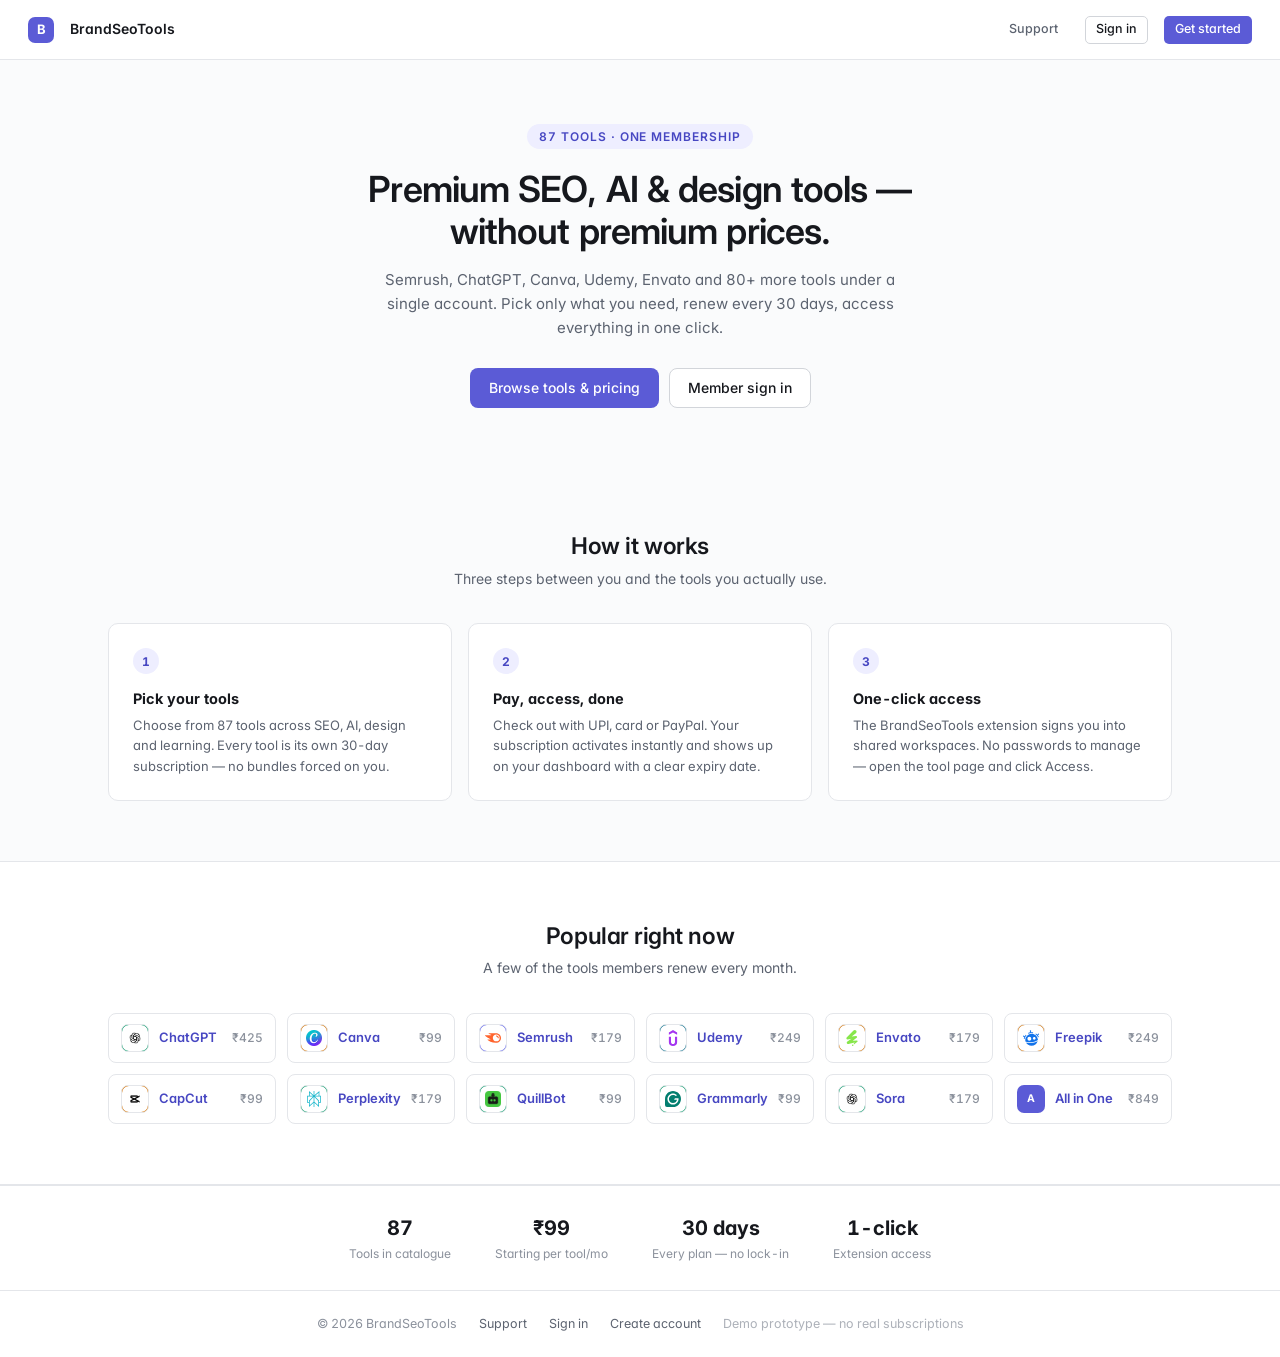
==== index.html @ d724e04f "Static membership-platform mockup: 12 pages, 87-tool catalogue HTML/CSS/vanilla JS design prototype " ====
<!DOCTYPE html>
<html lang="en">
<head>
<meta charset="utf-8">
<meta name="viewport" content="width=device-width, initial-scale=1">
<title>BrandSeoTools — Premium tools, shared pricing</title>
<meta name="description" content="Access 87 premium SEO, AI, design and learning tools under one membership. 30-day terms from ₹99.">
<link rel="preconnect" href="https://fonts.googleapis.com"><link rel="preconnect" href="https://fonts.gstatic.com" crossorigin><link href="https://fonts.googleapis.com/css2?family=Inter:wght@400;500;600;700&display=swap" rel="stylesheet"><link rel="stylesheet" href="assets/css/styles.css">
</head>
<body data-page="landing">
<div class="landing">
  <nav class="land-nav">
    <span class="sb-logo">B</span><span style="font-weight:600">BrandSeoTools</span>
    <span class="grow"></span>
    <a class="btn btn-ghost btn-sm" href="support.html">Support</a>
    <a class="btn btn-secondary btn-sm" href="login.html">Sign in</a>
    <a class="btn btn-primary btn-sm" href="signup.html">Get started</a>
  </nav>
  <div class="land-hero">
    <span class="kicker">87 tools · one membership</span>
    <h1>Premium SEO, AI &amp; design tools — without premium prices.</h1>
    <p>Semrush, ChatGPT, Canva, Udemy, Envato and 80+ more tools under a single account. Pick only what you need, renew every 30 days, access everything in one click.</p>
    <div class="cta-row">
      <a class="btn btn-primary btn-lg" href="signup.html">Browse tools &amp; pricing</a>
      <a class="btn btn-secondary btn-lg" href="login.html">Member sign in</a>
    </div>
  </div>

  <div class="land-sec">
    <h2>How it works</h2>
    <p class="sub2">Three steps between you and the tools you actually use.</p>
    <div class="land-steps">
      <div class="land-step"><span class="n">1</span><b>Pick your tools</b><p>Choose from 87 tools across SEO, AI, design and learning. Every tool is its own 30-day subscription — no bundles forced on you.</p></div>
      <div class="land-step"><span class="n">2</span><b>Pay, access, done</b><p>Check out with UPI, card or PayPal. Your subscription activates instantly and shows up on your dashboard with a clear expiry date.</p></div>
      <div class="land-step"><span class="n">3</span><b>One-click access</b><p>The BrandSeoTools extension signs you into shared workspaces. No passwords to manage — open the tool page and click Access.</p></div>
    </div>
  </div>

  <div class="land-band"><div class="land-sec">
    <h2>Popular right now</h2>
    <p class="sub2">A few of the tools members renew every month.</p>
    <div class="land-tools">
      <a class="land-tool" href="signup.html?add=chatgpt"><span class="picon pi-ai">C</span>ChatGPT<span class="pr">₹425</span></a>
      <a class="land-tool" href="signup.html?add=canva"><span class="picon pi-design">C</span>Canva<span class="pr">₹99</span></a>
      <a class="land-tool" href="signup.html?add=semrush"><span class="picon pi-seo">S</span>Semrush<span class="pr">₹179</span></a>
      <a class="land-tool" href="signup.html?add=udemy"><span class="picon pi-learn">U</span>Udemy<span class="pr">₹249</span></a>
      <a class="land-tool" href="signup.html?add=envato"><span class="picon pi-design">E</span>Envato<span class="pr">₹179</span></a>
      <a class="land-tool" href="signup.html?add=freepik"><span class="picon pi-design">F</span>Freepik<span class="pr">₹249</span></a>
      <a class="land-tool" href="signup.html?add=capcut"><span class="picon pi-design">C</span>CapCut<span class="pr">₹99</span></a>
      <a class="land-tool" href="signup.html?add=perplexity"><span class="picon pi-ai">P</span>Perplexity<span class="pr">₹179</span></a>
      <a class="land-tool" href="signup.html?add=quillbot"><span class="picon pi-ai">Q</span>QuillBot<span class="pr">₹99</span></a>
      <a class="land-tool" href="signup.html?add=grammarly"><span class="picon pi-ai">G</span>Grammarly<span class="pr">₹99</span></a>
      <a class="land-tool" href="signup.html?add=sora"><span class="picon pi-ai">S</span>Sora<span class="pr">₹179</span></a>
      <a class="land-tool" href="signup.html?add=all-in-one"><span class="picon pi-bundle">A</span>All in One<span class="pr">₹849</span></a>
    </div>
  </div></div>

  <div class="land-strip">
    <div class="it"><div class="v">87</div><div class="k">Tools in catalogue</div></div>
    <div class="it"><div class="v">₹99</div><div class="k">Starting per tool/mo</div></div>
    <div class="it"><div class="v">30 days</div><div class="k">Every plan — no lock-in</div></div>
    <div class="it"><div class="v">1-click</div><div class="k">Extension access</div></div>
  </div>
  <footer class="land-foot">
    <span>© 2026 BrandSeoTools</span>
    <a href="support.html">Support</a>
    <a href="login.html">Sign in</a>
    <a href="signup.html">Create account</a>
    <span style="opacity:.7">Demo prototype — no real subscriptions</span>
  </footer>
</div>
<script src="assets/js/icons.js"></script>
<script src="assets/js/mock-data.js"></script>
<script src="assets/js/product-images.js"></script><script src="assets/js/app.js"></script>
</body>
</html>
---- assets/css/styles.css ----
/* BrandSeoTools mockup — design system & layout
   Quiet, dense SaaS. Borders do grouping, not shadows. */

:root{
  --bg:#fafbfc; --surface:#ffffff; --surface-2:#f4f5f7; --surface-3:#eceef1;
  --border:#e4e6ea; --border-strong:#d2d5da;
  --text:#16181d; --text-2:#5c6370; --text-3:#8b919c;
  --accent:#5b5bd6; --accent-hover:#4f4fc8; --accent-soft:#eeeeff; --accent-text:#4747c2;
  --success:#15803d; --success-soft:#e6f4ea;
  --warning:#b45309; --warning-soft:#fdf3e4;
  --danger:#b91c1c;  --danger-soft:#fbeaea;
  --info:#0369a1;    --info-soft:#e8f4fb;
  --ring:rgba(91,91,214,.45);
  --shadow-sm:0 1px 2px rgb(0 0 0/.04);
  --shadow-md:0 8px 24px rgb(0 0 0/.12);
  --r-sm:6px; --r-md:8px; --r-lg:10px;
  --sidebar-w:232px; --sidebar-w-c:60px; --topbar-h:56px;
  --cat-seo:#6366f1; --cat-ai:#0e9f6e; --cat-design:#d97706; --cat-learn:#0e7490;
  --cat-stream:#c026d3; --cat-util:#64748b; --cat-bundle:#5b5bd6;
}
.dark{
  --bg:#0c0d10; --surface:#131418; --surface-2:#1a1b20; --surface-3:#22242b;
  --border:#26282e; --border-strong:#33363e;
  --text:#e8eaed; --text-2:#9aa1ad; --text-3:#636a76;
  --accent:#7c7cf0; --accent-hover:#8f8ff4; --accent-soft:#22233d; --accent-text:#a5a5f5;
  --success:#4ade80; --success-soft:#12291a;
  --warning:#fbbf24; --warning-soft:#2c2210;
  --danger:#f87171;  --danger-soft:#2e1515;
  --info:#7dd3fc;    --info-soft:#0e2434;
  --shadow-md:0 8px 24px rgb(0 0 0/.4);
}
*{box-sizing:border-box;margin:0;padding:0}
html{-webkit-text-size-adjust:100%}
body{background:var(--bg);color:var(--text);font:400 14px/1.45 "Inter","Segoe UI",system-ui,-apple-system,sans-serif;font-feature-settings:"cv11","tnum" on}
a{color:var(--accent-text);text-decoration:none}
a:hover{text-decoration:underline}
button{font:inherit;color:inherit;background:none;border:0;cursor:pointer}
input,select,textarea{font:inherit;color:var(--text)}
::placeholder{color:var(--text-3)}
:focus-visible{outline:2px solid var(--ring);outline-offset:2px;border-radius:4px}
h1,h2,h3,h4{font-weight:600;line-height:1.25;letter-spacing:-.011em}
.ic{width:16px;height:16px;flex:none;stroke-width:1.75}
.ic-20{width:20px;height:20px}
.tnum{font-variant-numeric:tabular-nums}
.muted{color:var(--text-2)} .faint{color:var(--text-3)} .small{font-size:13px} .xs{font-size:12px}
.hr{border:0;border-top:1px solid var(--border);margin:16px 0}

/* ---------- App shell ---------- */
.app{display:grid;grid-template-columns:var(--sidebar-w) minmax(0,1fr);min-height:100vh}
.app.sb-collapsed{grid-template-columns:var(--sidebar-w-c) minmax(0,1fr)}
.sidebar{position:sticky;top:0;height:100vh;background:var(--surface);border-right:1px solid var(--border);display:flex;flex-direction:column;z-index:40}
.sb-brand{display:flex;align-items:center;gap:10px;padding:0 16px;height:var(--topbar-h);border-bottom:1px solid var(--border);flex:none}
.sb-logo{width:26px;height:26px;border-radius:7px;background:var(--accent);color:#fff;display:grid;place-items:center;font-weight:700;font-size:13px;flex:none}
.sb-name{font-weight:600;font-size:14px;white-space:nowrap;overflow:hidden}
.sb-name span{display:block;font-size:10.5px;color:var(--text-3);font-weight:500;letter-spacing:.04em}
.sb-nav{flex:1;overflow-y:auto;padding:12px 10px}
.sb-sec{font-size:11px;font-weight:600;letter-spacing:.07em;text-transform:uppercase;color:var(--text-3);padding:14px 8px 6px}
.sb-item{display:flex;align-items:center;gap:10px;height:34px;padding:0 8px;border-radius:var(--r-sm);color:var(--text-2);font-size:13.5px;font-weight:500;margin-bottom:2px;position:relative}
.sb-item .ic{width:17px;height:17px;color:var(--text-3)}
.sb-item:hover{background:var(--surface-2);color:var(--text);text-decoration:none}
.sb-item.active{background:var(--accent-soft);color:var(--accent-text);font-weight:600}
.sb-item.active .ic{color:var(--accent-text)}
.sb-item .sb-badge{margin-left:auto;background:var(--accent);color:#fff;font-size:10.5px;font-weight:600;border-radius:99px;padding:1px 6px}
.sb-foot{border-top:1px solid var(--border);padding:10px}
.sb-user{display:flex;align-items:center;gap:10px;padding:6px 8px;border-radius:var(--r-sm);width:100%;text-align:left}
.sb-user:hover{background:var(--surface-2)}
.avatar{width:28px;height:28px;border-radius:50%;background:var(--surface-3);border:1px solid var(--border);display:grid;place-items:center;font-size:11.5px;font-weight:600;color:var(--text-2);flex:none}
.sb-user-meta{min-width:0;line-height:1.25}
.sb-user-meta b{display:block;font-size:13px;font-weight:600;white-space:nowrap;overflow:hidden;text-overflow:ellipsis}
.sb-user-meta span{font-size:11.5px;color:var(--text-3)}
.sb-collapsed .sb-name,.sb-collapsed .sb-sec,.sb-collapsed .sb-item span,.sb-collapsed .sb-item .sb-badge,.sb-collapsed .sb-user-meta{display:none}
.sb-collapsed .sb-item{justify-content:center;padding:0}
.sb-collapsed .sb-brand{justify-content:center;padding:0}
.sb-collapsed .sb-user{justify-content:center}
.sb-toggle{margin-left:auto;color:var(--text-3);padding:4px;border-radius:5px}
.sb-toggle:hover{background:var(--surface-2);color:var(--text-2)}
.sb-collapsed .sb-toggle{margin:0}

.main{display:flex;flex-direction:column;min-width:0}
.topbar{height:var(--topbar-h);background:var(--surface);border-bottom:1px solid var(--border);display:flex;align-items:center;gap:12px;padding:0 20px;position:sticky;top:0;z-index:30}
.tb-title{font-size:14.5px;font-weight:600;white-space:nowrap}
.tb-crumb{display:flex;align-items:center;gap:6px;color:var(--text-3);font-size:13px}
.tb-crumb .ic{width:14px;height:14px}
.tb-search{position:relative;margin-left:auto;width:min(340px,38%)}
.tb-search .ic{position:absolute;left:10px;top:50%;transform:translateY(-50%);color:var(--text-3)}
.tb-search input{width:100%;height:34px;padding:0 12px 0 34px;border:1px solid var(--border);border-radius:var(--r-sm);background:var(--surface-2);font-size:13px}
.tb-search input:focus{background:var(--surface);border-color:var(--accent);outline:none;box-shadow:0 0 0 3px var(--ring)}
.tb-actions{display:flex;align-items:center;gap:4px}
.icon-btn{width:34px;height:34px;border-radius:var(--r-sm);display:grid;place-items:center;color:var(--text-2);position:relative}
.icon-btn:hover{background:var(--surface-2);color:var(--text)}
.icon-btn .dot{position:absolute;top:7px;right:7px;width:7px;height:7px;border-radius:50%;background:var(--danger);border:1.5px solid var(--surface)}
.tb-menu-btn{display:none}
.content{flex:1;padding:24px 28px 56px;max-width:1240px;width:100%;margin:0 auto}
.sb-backdrop{display:none}

/* ---------- Page headers ---------- */
.page-head{display:flex;align-items:flex-end;justify-content:space-between;gap:16px;margin-bottom:20px;flex-wrap:wrap}
.page-head h1{font-size:21px}
.page-head .sub{color:var(--text-2);font-size:13.5px;margin-top:3px}
.page-head-actions{display:flex;gap:8px;align-items:center}

/* ---------- Buttons ---------- */
.btn{display:inline-flex;align-items:center;justify-content:center;gap:7px;height:34px;padding:0 13px;border-radius:var(--r-sm);font-size:13px;font-weight:500;border:1px solid transparent;white-space:nowrap;user-select:none}
.btn:hover{text-decoration:none}
.btn .ic{width:15px;height:15px}
.btn-primary{background:var(--accent);color:#fff}
.btn-primary:hover{background:var(--accent-hover)}
.btn-secondary{background:var(--surface);border-color:var(--border-strong);color:var(--text)}
.btn-secondary:hover{background:var(--surface-2)}
.btn-ghost{color:var(--text-2)}
.btn-ghost:hover{background:var(--surface-2);color:var(--text)}
.btn-danger-outline{background:var(--surface);border-color:var(--border-strong);color:var(--danger)}
.btn-danger-outline:hover{background:var(--danger-soft)}
.btn-sm{height:28px;padding:0 10px;font-size:12.5px;border-radius:5px}
.btn-lg{height:40px;padding:0 18px;font-size:14px;border-radius:var(--r-md)}
.btn-block{width:100%}
.btn[disabled]{opacity:.5;cursor:not-allowed}

/* ---------- Cards / panels ---------- */
.card{background:var(--surface);border:1px solid var(--border);border-radius:var(--r-md);box-shadow:var(--shadow-sm)}
.card-pad{padding:18px 20px}
.card-head{display:flex;align-items:center;justify-content:space-between;gap:12px;padding:13px 20px;border-bottom:1px solid var(--border)}
.card-head h3{font-size:14px;font-weight:600}
.card-head .link{font-size:12.5px}
.section{margin-bottom:22px}
.section-title{font-size:12px;font-weight:600;letter-spacing:.06em;text-transform:uppercase;color:var(--text-3);margin-bottom:10px;display:flex;align-items:center;gap:8px}
.grid-2{display:grid;grid-template-columns:1fr 1fr;gap:18px}
.grid-23{display:grid;grid-template-columns:minmax(0,2fr) minmax(0,1fr);gap:18px}

/* ---------- Badges / pills ---------- */
.badge{display:inline-flex;align-items:center;gap:5px;font-size:11px;font-weight:600;border-radius:5px;padding:2px 7px;letter-spacing:.01em;white-space:nowrap}
.badge .ic{width:11px;height:11px;stroke-width:2}
.b-active{background:var(--success-soft);color:var(--success)}
.b-expiring{background:var(--warning-soft);color:var(--warning)}
.b-expired{background:var(--danger-soft);color:var(--danger)}
.b-neutral{background:var(--surface-2);color:var(--text-2)}
.b-info{background:var(--info-soft);color:var(--info)}
.b-accent{background:var(--accent-soft);color:var(--accent-text)}
.b-refund{background:var(--surface-2);color:var(--text-2)}

/* ---------- Chips / filter bar ---------- */
.chip{display:inline-flex;align-items:center;gap:6px;height:28px;padding:0 11px;border:1px solid var(--border);border-radius:99px;font-size:12.5px;font-weight:500;color:var(--text-2);background:var(--surface);white-space:nowrap}
.chip:hover{background:var(--surface-2)}
.chip.on{background:var(--accent-soft);border-color:transparent;color:var(--accent-text);font-weight:600}
.chip .cnt{font-size:11px;color:var(--text-3);font-weight:500}
.chip.on .cnt{color:var(--accent-text)}
.chip-row{display:flex;gap:7px;flex-wrap:wrap}
.toolbar{display:flex;align-items:center;gap:10px;margin-bottom:14px;flex-wrap:wrap}
.toolbar .search{position:relative;flex:1;min-width:200px;max-width:380px}
.toolbar .search .ic{position:absolute;left:10px;top:50%;transform:translateY(-50%);color:var(--text-3)}
.toolbar .search input{width:100%;height:34px;padding:0 12px 0 34px;border:1px solid var(--border);border-radius:var(--r-sm);background:var(--surface);font-size:13px}
.toolbar .search input:focus{border-color:var(--accent);outline:none;box-shadow:0 0 0 3px var(--ring)}
.toolbar .grow{flex:1}
.select{height:34px;padding:0 30px 0 11px;border:1px solid var(--border);border-radius:var(--r-sm);background:var(--surface) url('data:image/svg+xml,<svg xmlns="http://www.w3.org/2000/svg" width="12" height="12" viewBox="0 0 24 24" fill="none" stroke="%238b919c" stroke-width="2"><path d="m6 9 6 6 6-6"/></svg>') no-repeat right 10px center;appearance:none;font-size:13px;color:var(--text)}
.select:focus{border-color:var(--accent);outline:none;box-shadow:0 0 0 3px var(--ring)}

/* ---------- Product cards ---------- */
.prod-grid{display:grid;grid-template-columns:repeat(auto-fill,minmax(258px,1fr));gap:14px}
.prod{background:var(--surface);border:1px solid var(--border);border-radius:var(--r-md);padding:15px;display:flex;flex-direction:column;gap:10px;position:relative;transition:border-color .12s}
.prod:hover{border-color:var(--border-strong)}
.prod-top{display:flex;align-items:flex-start;gap:11px}
.picon{width:34px;height:34px;border-radius:8px;display:grid;place-items:center;font-size:12px;font-weight:700;color:#fff;flex:none;letter-spacing:.02em}
.pi-seo{background:var(--cat-seo)} .pi-ai{background:var(--cat-ai)} .pi-design{background:var(--cat-design)}
.pi-learn{background:var(--cat-learn)} .pi-stream{background:var(--cat-stream)} .pi-util{background:var(--cat-util)} .pi-bundle{background:var(--cat-bundle)}
.prod-name{font-size:14px;font-weight:600;line-height:1.2}
.prod-name a{color:var(--text)}
.prod-name a:hover{color:var(--accent-text);text-decoration:none}
.prod-cat{font-size:11.5px;color:var(--text-3);margin-top:2px}
.prod-fav{margin-left:auto;color:var(--text-3);padding:3px;border-radius:5px}
.prod-fav:hover{background:var(--surface-2);color:var(--warning)}
.prod-fav.on{color:var(--warning)}
.prod-fav.on .ic{fill:currentColor}
.prod-desc{font-size:12.5px;color:var(--text-2);line-height:1.45;display:-webkit-box;-webkit-line-clamp:2;-webkit-box-orient:vertical;overflow:hidden;min-height:36px}
.prod-foot{display:flex;align-items:center;justify-content:space-between;margin-top:auto;padding-top:10px;border-top:1px solid var(--border)}
.prod-price{font-size:14px;font-weight:600}
.prod-price span{font-size:11.5px;color:var(--text-3);font-weight:400}
.prod-cta{display:flex;gap:6px}

/* ---------- Tables ---------- */
.tbl-wrap{border:1px solid var(--border);border-radius:var(--r-md);background:var(--surface);overflow:hidden}
table.tbl{width:100%;border-collapse:collapse;font-size:13px}
.tbl th{text-align:left;font-size:11px;font-weight:600;letter-spacing:.06em;text-transform:uppercase;color:var(--text-3);padding:9px 14px;background:var(--surface-2);border-bottom:1px solid var(--border);white-space:nowrap}
.tbl td{padding:11px 14px;border-bottom:1px solid var(--border);vertical-align:middle}
.tbl tr:last-child td{border-bottom:0}
.tbl tbody tr{transition:background .1s}
.tbl tbody tr:hover{background:var(--surface-2)}
.tbl .r{text-align:right}
.tbl .t-name{display:flex;align-items:center;gap:10px;font-weight:500}
.tbl .num{font-variant-numeric:tabular-nums}

/* ---------- Progress (days left) ---------- */
.dbar{display:flex;align-items:center;gap:9px;min-width:130px}
.dbar .track{flex:1;height:5px;border-radius:99px;background:var(--surface-3);overflow:hidden}
.dbar .fill{height:100%;border-radius:99px;background:var(--success)}
.dbar.warn .fill{background:var(--warning)}
.dbar.danger .fill{background:var(--danger)}
.dbar .lbl{font-size:12px;color:var(--text-2);white-space:nowrap;font-variant-numeric:tabular-nums}

/* ---------- Alert banner ---------- */
.alert{display:flex;gap:11px;align-items:flex-start;padding:12px 16px;border-radius:var(--r-md);border:1px solid;margin-bottom:18px;font-size:13px}
.alert .ic{width:17px;height:17px;margin-top:1px;flex:none}
.alert b{font-weight:600}
.alert-warn{background:var(--warning-soft);border-color:transparent;color:var(--warning)}
.alert-warn .alert-txt{color:var(--text)}
.alert-info{background:var(--info-soft);border-color:transparent;color:var(--info)}
.alert-info .alert-txt{color:var(--text)}
.alert .alert-x{margin-left:auto;color:inherit;opacity:.7;padding:2px;border-radius:4px}
.alert .alert-x:hover{opacity:1}

/* ---------- Stats strip ---------- */
.stat-row{display:grid;grid-template-columns:repeat(4,1fr);gap:14px;margin-bottom:22px}
.stat{background:var(--surface);border:1px solid var(--border);border-radius:var(--r-md);padding:14px 16px}
.stat .k{font-size:12px;color:var(--text-3);font-weight:500;display:flex;align-items:center;gap:6px}
.stat .v{font-size:20px;font-weight:600;margin-top:5px;font-variant-numeric:tabular-nums}
.stat .v small{font-size:12px;color:var(--text-3);font-weight:400}
.stat .s{font-size:12px;color:var(--text-2);margin-top:2px}

/* ---------- List rows (recent, activity) ---------- */
.rowitem{display:flex;align-items:center;gap:11px;padding:10px 20px;border-bottom:1px solid var(--border);font-size:13px}
.rowitem:last-child{border-bottom:0}
.rowitem .grow{min-width:0}
.rowitem b{font-weight:600;font-size:13.5px;display:block}
.rowitem .sub{font-size:12px;color:var(--text-3)}

/* ---------- Steps ---------- */
.steps{display:flex;flex-direction:column;gap:0}
.step{display:flex;gap:13px;padding:11px 0;position:relative}
.step::before{content:"";position:absolute;left:11px;top:34px;bottom:-4px;width:1px;background:var(--border)}
.step:last-child::before{display:none}
.step .n{width:23px;height:23px;border-radius:50%;background:var(--accent-soft);color:var(--accent-text);font-size:11.5px;font-weight:700;display:grid;place-items:center;flex:none;margin-top:1px}
.step b{font-size:13.5px;font-weight:600;display:block}
.step p{font-size:12.5px;color:var(--text-2);margin-top:2px;line-height:1.5}

/* ---------- Forms ---------- */
.field{margin-bottom:15px}
.field label{display:block;font-size:13px;font-weight:500;margin-bottom:6px}
.field label .req{color:var(--danger)}
.input,.field input,.field select,.field textarea{width:100%;height:36px;padding:0 11px;border:1px solid var(--border-strong);border-radius:var(--r-sm);background:var(--surface);font-size:13.5px}
.field textarea{height:auto;padding:9px 11px;resize:vertical;min-height:88px}
.field input:focus,.field select:focus,.field textarea:focus,.input:focus{border-color:var(--accent);outline:none;box-shadow:0 0 0 3px var(--ring)}
.field .hint{font-size:12px;color:var(--text-3);margin-top:5px}
.field .err{font-size:12px;color:var(--danger);margin-top:5px;display:none}
.field.invalid input,.field.invalid select{border-color:var(--danger)}
.field.invalid input:focus{box-shadow:0 0 0 3px rgba(185,28,28,.25)}
.field.invalid .err{display:block}
.pw-wrap{position:relative}
.pw-wrap .eye{position:absolute;right:8px;top:50%;transform:translateY(-50%);color:var(--text-3);padding:4px;border-radius:5px}
.pw-wrap .eye:hover{color:var(--text-2);background:var(--surface-2)}
.check{display:flex;align-items:center;gap:8px;font-size:13px;color:var(--text-2);cursor:pointer;user-select:none}
.check input{width:15px;height:15px;accent-color:var(--accent);cursor:pointer}
.form-row{display:flex;gap:14px}
.form-row .field{flex:1}

/* ---------- Auth layout ---------- */
.auth{min-height:100vh;display:grid;grid-template-columns:minmax(0,1fr) 460px}
.auth-side{background:var(--surface);border-right:1px solid var(--border);display:flex;flex-direction:column;justify-content:center;padding:56px 72px}
.auth-side .brandmark{display:flex;align-items:center;gap:10px;margin-bottom:44px}
.auth-side h1{font-size:26px;letter-spacing:-.02em;max-width:430px}
.auth-side .lede{color:var(--text-2);font-size:14.5px;margin-top:14px;max-width:410px;line-height:1.6}
.auth-points{margin-top:34px;display:flex;flex-direction:column;gap:14px;max-width:400px}
.auth-pt{display:flex;gap:11px;align-items:flex-start;font-size:13.5px;color:var(--text-2)}
.auth-pt .ic{width:17px;height:17px;color:var(--accent-text);margin-top:1px;flex:none}
.auth-pt b{color:var(--text);font-weight:600}
.auth-main{display:flex;flex-direction:column;align-items:center;justify-content:center;padding:40px 32px;background:var(--bg)}
.auth-card{width:100%;max-width:380px}
.auth-card h2{font-size:20px;margin-bottom:4px}
.auth-card .sub{font-size:13.5px;color:var(--text-2);margin-bottom:24px}
.auth-form{background:var(--surface);border:1px solid var(--border);border-radius:var(--r-lg);padding:26px;box-shadow:var(--shadow-sm)}
.auth-foot{text-align:center;font-size:13px;color:var(--text-2);margin-top:20px}
.demo-note{margin-top:16px;background:var(--info-soft);border-radius:var(--r-sm);padding:9px 12px;font-size:12px;color:var(--info);display:flex;gap:8px;align-items:center}
.demo-note .ic{width:14px;height:14px;flex:none}
.auth-error{display:none;background:var(--danger-soft);color:var(--danger);font-size:12.5px;border-radius:var(--r-sm);padding:9px 12px;margin-bottom:14px}
.auth-error.show{display:block}
.divider{display:flex;align-items:center;gap:12px;color:var(--text-3);font-size:12px;margin:18px 0}
.divider::before,.divider::after{content:"";flex:1;height:1px;background:var(--border)}

/* ---------- Signup steps ---------- */
.steps-bar{display:flex;gap:0;margin-bottom:26px}
.stp{flex:1;text-align:center;position:relative;padding-top:20px}
.stp::before{content:"";position:absolute;top:8px;left:0;right:0;height:2px;background:var(--border)}
.stp .dot{position:absolute;top:2px;left:50%;transform:translateX(-50%);width:14px;height:14px;border-radius:50%;background:var(--surface);border:2px solid var(--border-strong);z-index:1}
.stp span{font-size:12px;color:var(--text-3);font-weight:500}
.stp.on span{color:var(--text);font-weight:600}
.stp.on .dot{border-color:var(--accent);background:var(--accent)}
.stp.done .dot{background:var(--accent);border-color:var(--accent)}
.stp.done::before{background:var(--accent)}
.stp:first-child::before{left:50%}
.stp:last-child::before{right:50%}
.signup-layout{display:grid;grid-template-columns:minmax(0,1fr) 320px;gap:22px;align-items:start}
.summary{position:sticky;top:76px}
.sum-line{display:flex;justify-content:space-between;font-size:13px;padding:7px 0;color:var(--text-2)}
.sum-line.total{border-top:1px solid var(--border);margin-top:6px;padding-top:12px;font-size:15px;font-weight:600;color:var(--text)}
.sum-item{display:flex;align-items:center;gap:9px;padding:8px 0;border-bottom:1px solid var(--border);font-size:13px}
.sum-item:last-child{border-bottom:0}
.sum-item .r{margin-left:auto;font-weight:600;font-variant-numeric:tabular-nums}
.sum-item .rm{color:var(--text-3);padding:3px;border-radius:4px}
.sum-item .rm:hover{color:var(--danger);background:var(--danger-soft)}
.pick-grid{display:grid;grid-template-columns:repeat(auto-fill,minmax(215px,1fr));gap:10px}
.pick{border:1px solid var(--border);border-radius:var(--r-md);padding:12px;display:flex;gap:10px;align-items:flex-start;background:var(--surface);cursor:pointer;transition:border-color .12s,background .12s}
.pick:hover{border-color:var(--border-strong)}
.pick.sel{border-color:var(--accent);background:var(--accent-soft)}
.pick .picon{width:30px;height:30px;font-size:11px;border-radius:7px}
.pick .pn{font-size:13px;font-weight:600}
.pick .pc{font-size:11.5px;color:var(--text-3);margin-top:1px}
.pick .pp{margin-left:auto;font-size:12.5px;font-weight:600;white-space:nowrap}
.pick .pp small{display:block;text-align:right;font-size:10.5px;color:var(--text-3);font-weight:400}
.payopt{display:flex;align-items:center;gap:11px;border:1px solid var(--border);border-radius:var(--r-md);padding:12px 14px;margin-bottom:10px;cursor:pointer;background:var(--surface)}
.payopt:hover{border-color:var(--border-strong)}
.payopt.sel{border-color:var(--accent);background:var(--accent-soft)}
.payopt input{accent-color:var(--accent)}
.payopt b{font-size:13.5px}
.payopt span{display:block;font-size:12px;color:var(--text-3)}

/* ---------- Tabs ---------- */
.tabs{display:flex;gap:2px;border-bottom:1px solid var(--border);margin-bottom:20px}
.tab{padding:9px 13px;font-size:13.5px;font-weight:500;color:var(--text-2);border-bottom:2px solid transparent;margin-bottom:-1px}
.tab:hover{color:var(--text)}
.tab.on{color:var(--accent-text);border-bottom-color:var(--accent);font-weight:600}

/* ---------- Dropdowns / menus ---------- */
.menu{position:absolute;top:calc(100% + 6px);right:0;min-width:210px;background:var(--surface);border:1px solid var(--border);border-radius:var(--r-md);box-shadow:var(--shadow-md);padding:5px;z-index:60;opacity:0;transform:translateY(-4px);pointer-events:none;transition:opacity .12s,transform .12s}
.menu.open{opacity:1;transform:none;pointer-events:auto}
.menu-item{display:flex;align-items:center;gap:9px;width:100%;text-align:left;height:33px;padding:0 10px;border-radius:5px;font-size:13px;color:var(--text-2)}
.menu-item:hover{background:var(--surface-2);color:var(--text);text-decoration:none}
.menu-item .ic{width:15px;height:15px}
.menu-item.danger{color:var(--danger)}
.menu-item.danger:hover{background:var(--danger-soft)}
.menu-sep{height:1px;background:var(--border);margin:5px 4px}
.menu-head{padding:8px 10px 6px;font-size:11.5px;font-weight:600;color:var(--text-3);letter-spacing:.05em;text-transform:uppercase}
.menu-wrap{position:relative}
.notif-menu{min-width:330px;max-width:350px}
.notif-item{display:flex;gap:10px;padding:10px;border-radius:6px;font-size:12.5px;align-items:flex-start;text-align:left;width:100%}
.notif-item:hover{background:var(--surface-2)}
.notif-item .ni-dot{width:7px;height:7px;border-radius:50%;background:var(--accent);flex:none;margin-top:5px}
.notif-item.read .ni-dot{background:var(--border-strong)}
.notif-item b{display:block;font-size:13px;font-weight:600}
.notif-item p{color:var(--text-2);margin-top:1px;line-height:1.4}
.notif-item time{display:block;font-size:11px;color:var(--text-3);margin-top:3px}
.notif-list{max-height:330px;overflow-y:auto}

/* ---------- Modal ---------- */
.modal-back{position:fixed;inset:0;background:rgba(10,10,14,.45);z-index:80;display:flex;align-items:center;justify-content:center;padding:20px;opacity:0;transition:opacity .15s}
.modal-back.show{opacity:1}
.modal{background:var(--surface);border:1px solid var(--border);border-radius:var(--r-lg);width:100%;max-width:460px;box-shadow:var(--shadow-md);max-height:calc(100vh - 60px);overflow-y:auto;transform:translateY(6px);transition:transform .15s}
.modal-back.show .modal{transform:none}
.modal-head{display:flex;align-items:center;justify-content:space-between;padding:16px 20px 0}
.modal-head h3{font-size:16px}
.modal-body{padding:14px 20px 20px}
.modal-foot{display:flex;justify-content:flex-end;gap:8px;padding:14px 20px;border-top:1px solid var(--border);background:var(--surface-2);border-radius:0 0 var(--r-lg) var(--r-lg)}
.invoice-row{display:flex;justify-content:space-between;font-size:13px;padding:8px 0;border-bottom:1px dashed var(--border)}
.invoice-row:last-child{border-bottom:0}
.invoice-row span{color:var(--text-2)} .invoice-row b{font-weight:600}

/* ---------- Toast ---------- */
#toasts{position:fixed;bottom:20px;right:20px;z-index:100;display:flex;flex-direction:column;gap:8px}
.toast{display:flex;align-items:center;gap:10px;background:var(--surface);border:1px solid var(--border);border-radius:var(--r-md);box-shadow:var(--shadow-md);padding:11px 14px;font-size:13px;min-width:260px;max-width:360px;animation:toast-in .18s ease-out}
.toast .ic{color:var(--success);width:17px;height:17px;flex:none}
.toast.warn .ic{color:var(--warning)} .toast.err .ic{color:var(--danger)} .toast.info .ic{color:var(--info)}
.toast.out{opacity:0;transform:translateX(10px);transition:all .2s}
@keyframes toast-in{from{opacity:0;transform:translateY(6px)}to{opacity:1;transform:none}}

/* ---------- Empty / misc states ---------- */
.empty{padding:44px 20px;text-align:center}
.empty .eic{width:40px;height:40px;border-radius:10px;background:var(--surface-2);display:grid;place-items:center;margin:0 auto 12px;color:var(--text-3)}
.empty h4{font-size:14.5px;margin-bottom:4px}
.empty p{font-size:13px;color:var(--text-2);max-width:340px;margin:0 auto 14px}
.skel{background:var(--surface-2);border-radius:var(--r-sm);animation:pulse 1.4s ease-in-out infinite}
@keyframes pulse{0%,100%{opacity:1}50%{opacity:.45}}
@media (prefers-reduced-motion:reduce){*{animation:none!important;transition:none!important}}

/* ---------- Breadcrumb ---------- */
.crumb{display:flex;align-items:center;gap:6px;font-size:12.5px;color:var(--text-3);margin-bottom:14px}
.crumb a{color:var(--text-2)} .crumb a:hover{color:var(--accent-text)}
.crumb .ic{width:13px;height:13px}
.crumb .cur{color:var(--text);font-weight:500}

/* ---------- Product detail ---------- */
.pd-head{display:flex;gap:14px;align-items:center;margin-bottom:20px;flex-wrap:wrap}
.pd-head .picon{width:46px;height:46px;font-size:15px;border-radius:10px}
.pd-head h1{font-size:20px}
.pd-head .meta{display:flex;gap:8px;align-items:center;margin-top:4px;font-size:12.5px;color:var(--text-2);flex-wrap:wrap}
.pd-head .spacer{flex:1}
.kv{display:flex;justify-content:space-between;padding:9px 0;font-size:13px;border-bottom:1px solid var(--border)}
.kv:last-child{border-bottom:0}
.kv .k{color:var(--text-2)} .kv .v{font-weight:600;text-align:right}
.howto-note{display:flex;gap:10px;padding:11px 14px;border-radius:var(--r-sm);background:var(--info-soft);color:var(--info);font-size:12.5px;margin-top:14px;align-items:flex-start}
.howto-note .ic{flex:none;margin-top:1px}
.howto-note p{color:var(--text)}

/* ---------- Switch ---------- */
.switch{position:relative;width:34px;height:19px;flex:none;cursor:pointer}
.switch input{opacity:0;width:0;height:0;position:absolute}
.switch .sl{position:absolute;inset:0;background:var(--surface-3);border:1px solid var(--border-strong);border-radius:99px;transition:background .15s}
.switch .sl::before{content:"";position:absolute;left:2px;top:2px;width:13px;height:13px;border-radius:50%;background:#fff;box-shadow:0 1px 2px rgb(0 0 0/.2);transition:transform .15s}
.switch input:checked+.sl{background:var(--accent);border-color:var(--accent)}
.switch input:checked+.sl::before{transform:translateX(15px)}
.switch input:focus-visible+.sl{outline:2px solid var(--ring);outline-offset:2px}
.set-row{display:flex;align-items:center;justify-content:space-between;gap:14px;padding:13px 0;border-bottom:1px solid var(--border)}
.set-row:last-child{border-bottom:0}
.set-row b{font-size:13.5px;font-weight:600;display:block}
.set-row p{font-size:12.5px;color:var(--text-2);margin-top:2px;max-width:420px}

/* ---------- FAQ accordion ---------- */
.faq{border:1px solid var(--border);border-radius:var(--r-md);background:var(--surface);overflow:hidden}
.faq-item{border-bottom:1px solid var(--border)}
.faq-item:last-child{border-bottom:0}
.faq-q{width:100%;display:flex;align-items:center;justify-content:space-between;gap:12px;padding:14px 18px;text-align:left;font-size:13.5px;font-weight:600}
.faq-q:hover{background:var(--surface-2)}
.faq-q .ic{transition:transform .15s;color:var(--text-3);flex:none}
.faq-item.open .faq-q .ic{transform:rotate(180deg)}
.faq-a{display:none;padding:0 18px 15px;font-size:13px;color:var(--text-2);line-height:1.6;max-width:720px}
.faq-item.open .faq-a{display:block}
.faq-cat{font-size:11px;color:var(--accent-text);font-weight:600;letter-spacing:.04em;text-transform:uppercase;display:block;margin-bottom:3px}

/* ---------- Contact cards ---------- */
.contact-grid{display:grid;grid-template-columns:repeat(auto-fit,minmax(230px,1fr));gap:14px}
.contact-card{border:1px solid var(--border);border-radius:var(--r-md);background:var(--surface);padding:18px}
.contact-card .eic{width:36px;height:36px;border-radius:8px;background:var(--accent-soft);color:var(--accent-text);display:grid;place-items:center;margin-bottom:12px}
.contact-card b{font-size:14px}
.contact-card p{font-size:12.5px;color:var(--text-2);margin:4px 0 12px;line-height:1.5}

/* ---------- Extension page ---------- */
.ext-hero{display:flex;gap:20px;align-items:center;border:1px solid var(--border);border-radius:var(--r-lg);padding:24px;background:var(--surface);margin-bottom:20px}
.ext-hero .eic{width:56px;height:56px;border-radius:13px;background:var(--accent);color:#fff;display:grid;place-items:center;flex:none}
.ext-hero h2{font-size:19px}
.ext-hero p{color:var(--text-2);font-size:13.5px;margin:5px 0 14px;max-width:520px;line-height:1.5}
.req-list{list-style:none;font-size:13px;color:var(--text-2)}
.req-list li{display:flex;gap:9px;padding:7px 0;border-bottom:1px solid var(--border);align-items:center}
.req-list li:last-child{border-bottom:0}
.req-list .ic{width:15px;height:15px;color:var(--success);flex:none}

/* ---------- Landing ---------- */
.landing{min-height:100vh;display:flex;flex-direction:column}
.land-nav{height:60px;border-bottom:1px solid var(--border);background:var(--surface);display:flex;align-items:center;gap:16px;padding:0 28px}
.land-nav .grow{flex:1}
.land-hero{flex:1;display:flex;flex-direction:column;align-items:center;justify-content:center;text-align:center;padding:64px 24px}
.land-hero .kicker{font-size:12px;font-weight:600;letter-spacing:.08em;text-transform:uppercase;color:var(--accent-text);background:var(--accent-soft);padding:4px 12px;border-radius:99px;margin-bottom:20px}
.land-hero h1{font-size:36px;letter-spacing:-.025em;max-width:640px;line-height:1.15}
.land-hero p{color:var(--text-2);font-size:15px;margin:16px 0 28px;max-width:520px;line-height:1.6}
.land-hero .cta-row{display:flex;gap:10px}
.land-strip{border-top:1px solid var(--border);background:var(--surface);padding:28px;display:flex;justify-content:center;gap:44px;flex-wrap:wrap}
.land-strip .it{text-align:center}
.land-strip .v{font-size:20px;font-weight:700}
.land-strip .k{font-size:12px;color:var(--text-3);margin-top:2px}

/* ---------- Responsive ---------- */
@media (max-width:1180px){
  .stat-row{grid-template-columns:repeat(2,1fr)}
  .grid-23{grid-template-columns:1fr}
  .signup-layout{grid-template-columns:1fr}
  .summary{position:static}
}
@media (max-width:960px){
  .app{grid-template-columns:minmax(0,1fr)}
  .sidebar{position:fixed;left:0;top:0;bottom:0;width:262px;transform:translateX(-100%);transition:transform .2s;box-shadow:var(--shadow-md)}
  .app.sb-open .sidebar{transform:none}
  .app.sb-open .sb-backdrop{display:block;position:fixed;inset:0;background:rgba(10,10,14,.4);z-index:35}
  .tb-menu-btn{display:grid}
  .tb-search{width:auto;flex:1;max-width:260px}
  .tb-title{display:none}
  .auth{grid-template-columns:minmax(0,1fr)}
  .auth-side{display:none}
  .content{padding:18px 16px 48px}
}
@media (max-width:640px){
  .page-head h1{font-size:19px}
  .stat-row{grid-template-columns:repeat(2,1fr);gap:10px}
  .prod-grid{grid-template-columns:1fr}
  .pick-grid{grid-template-columns:1fr}
  .grid-2{grid-template-columns:1fr}
  .tbl-wrap{overflow-x:auto}
  .tbl{min-width:640px}
  .auth{padding:0}
  .land-hero h1{font-size:27px}
  .land-strip{gap:24px;padding:22px 16px}
  .modal-back{align-items:flex-end;padding:0}
  .modal{max-width:none;border-radius:14px 14px 0 0}
  #toasts{left:16px;right:16px}
  .toast{min-width:0;width:100%}
  .tb-search input{font-size:16px}
  .ext-hero{flex-direction:column;align-items:flex-start}
}

/* ---------- Refinements ---------- */
.alert{align-items:center}
.alert .alert-act{margin-left:auto;flex:none}
.alert-act .btn{background:var(--warning);color:#fff}
.alert-txt{line-height:1.5}
.ni-ic{width:27px;height:27px;border-radius:6px;display:grid;place-items:center;flex:none;margin-top:1px}
.ni-ic .ic{width:14px;height:14px}
.ni-expiry{background:var(--warning-soft);color:var(--warning)}
.ni-announcement{background:var(--info-soft);color:var(--info)}
.ni-payment{background:var(--success-soft);color:var(--success)}
.ni-system{background:var(--surface-2);color:var(--text-2)}
.stp span{white-space:nowrap}
#fav-btn{border:1px solid var(--border-strong);border-radius:8px;width:36px;height:36px;display:grid;place-items:center;background:var(--surface)}
#fav-btn:hover{background:var(--surface-2)}

/* ---------- Landing sections ---------- */
.land-sec{max-width:1120px;margin:0 auto;padding:60px 28px;width:100%}
.land-sec h2{font-size:23px;letter-spacing:-.02em;text-align:center}
.land-sec .sub2{text-align:center;color:var(--text-2);font-size:14px;margin:8px 0 34px}
.land-steps{display:grid;grid-template-columns:repeat(3,1fr);gap:16px}
.land-step{border:1px solid var(--border);border-radius:var(--r-lg);padding:24px;background:var(--surface)}
.land-step .n{width:26px;height:26px;border-radius:50%;background:var(--accent-soft);color:var(--accent-text);font-size:12px;font-weight:700;display:grid;place-items:center;margin-bottom:14px}
.land-step b{display:block;font-size:14.5px;margin-bottom:6px}
.land-step p{font-size:13px;color:var(--text-2);line-height:1.55}
.land-band{border-top:1px solid var(--border);border-bottom:1px solid var(--border);background:var(--surface)}
.land-tools{display:grid;grid-template-columns:repeat(auto-fill,minmax(160px,1fr));gap:11px}
.land-tool{display:flex;align-items:center;gap:10px;border:1px solid var(--border);border-radius:8px;padding:10px 12px;background:var(--surface);font-size:13px;font-weight:600;transition:border-color .12s}
.land-tool:hover{border-color:var(--border-strong);text-decoration:none}
.land-tool .picon{width:28px;height:28px;font-size:10.5px;border-radius:7px}
.land-tool .pr{margin-left:auto;color:var(--text-3);font-weight:500;font-size:12px;font-variant-numeric:tabular-nums}
.land-cat-row{display:flex;gap:8px;justify-content:center;flex-wrap:wrap;margin-bottom:26px}
.land-foot{border-top:1px solid var(--border);background:var(--surface);padding:24px 28px;display:flex;align-items:center;justify-content:center;gap:22px;font-size:12.5px;color:var(--text-3);flex-wrap:wrap}
.land-foot a{color:var(--text-2)}
@media (max-width:760px){
  .land-steps{grid-template-columns:1fr}
  .land-sec{padding:40px 16px}
}

/* ---------- Product brand logos ---------- */
.picon{position:relative;overflow:hidden}
.picon img{position:absolute;inset:0;width:100%;height:100%;object-fit:contain;padding:5px;background:#fff;border-radius:inherit}
.picon-img{border:1px solid var(--border)}
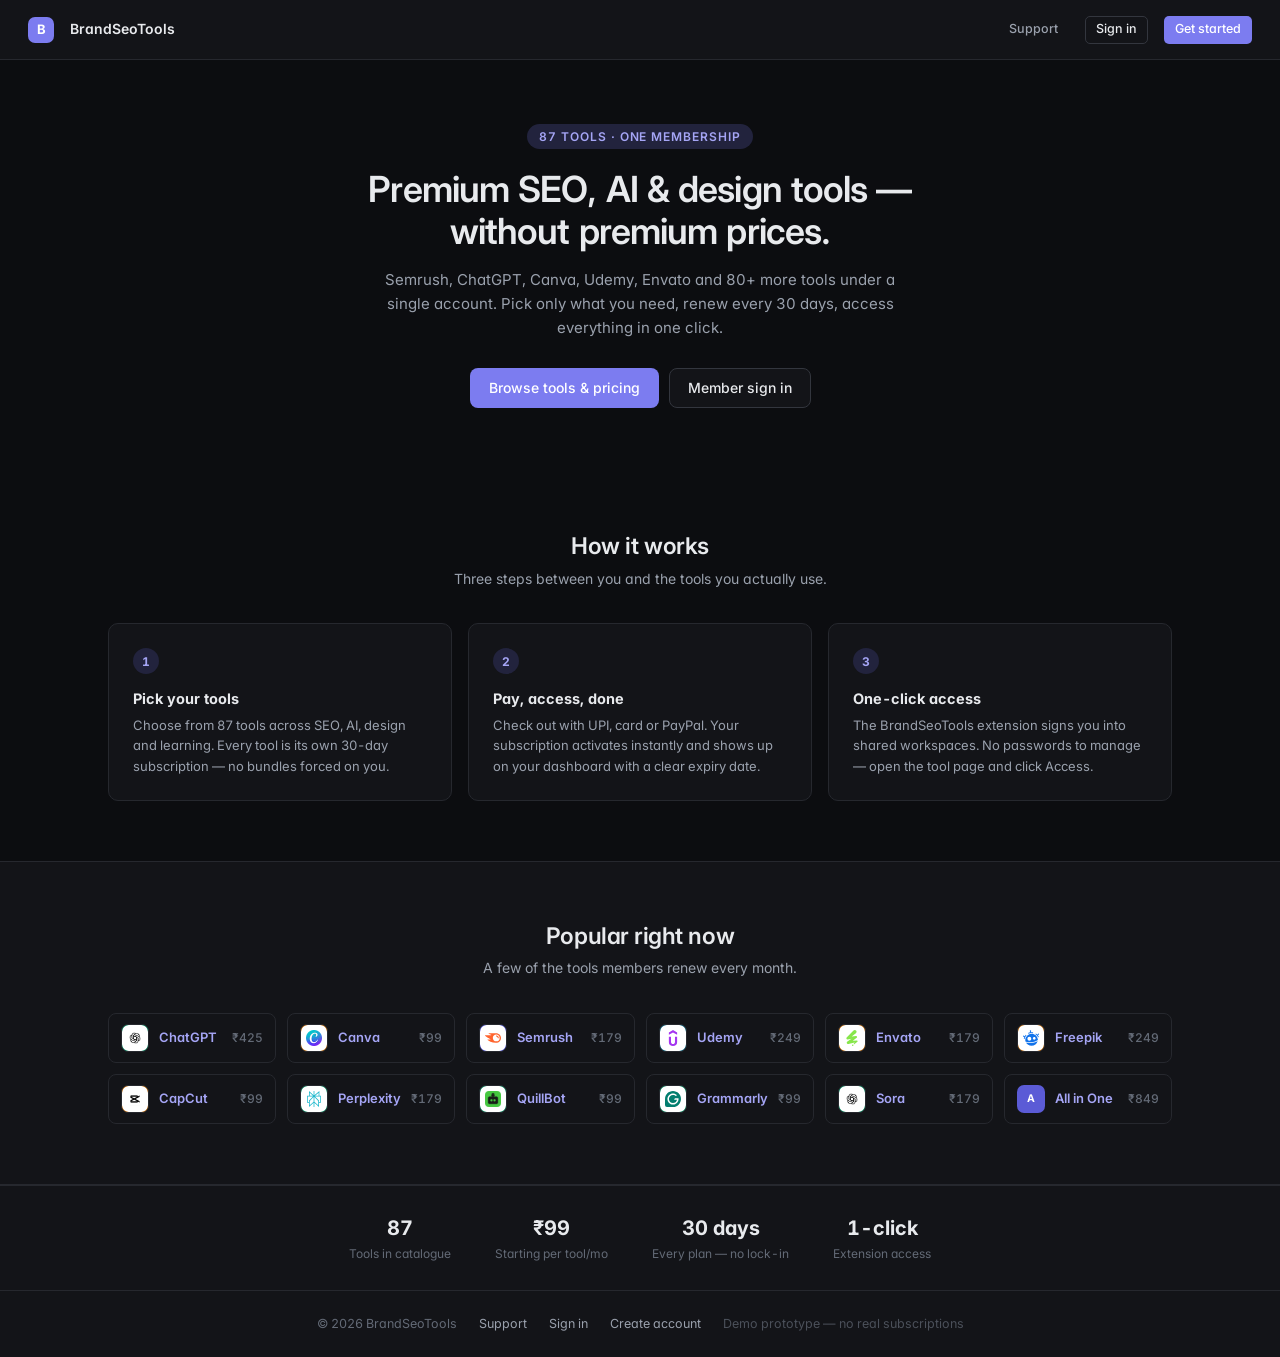
==== commit 633c28d6: "Mobile sidebar fix + dark theme default - Drawer always shows labels on mobile even when desktop col" ====
--- a/index.html
+++ b/index.html
@@ -5,7 +5,7 @@
 <meta name="viewport" content="width=device-width, initial-scale=1">
 <title>BrandSeoTools — Premium tools, shared pricing</title>
 <meta name="description" content="Access 87 premium SEO, AI, design and learning tools under one membership. 30-day terms from ₹99.">
-<link rel="preconnect" href="https://fonts.googleapis.com"><link rel="preconnect" href="https://fonts.gstatic.com" crossorigin><link href="https://fonts.googleapis.com/css2?family=Inter:wght@400;500;600;700&display=swap" rel="stylesheet"><link rel="stylesheet" href="assets/css/styles.css">
+<script>if(localStorage.getItem("bst-theme")!=="\"light\"")document.documentElement.classList.add("dark")</script><link rel="preconnect" href="https://fonts.googleapis.com"><link rel="preconnect" href="https://fonts.gstatic.com" crossorigin><link href="https://fonts.googleapis.com/css2?family=Inter:wght@400;500;600;700&display=swap" rel="stylesheet"><link rel="stylesheet" href="assets/css/styles.css">
 </head>
 <body data-page="landing">
 <div class="landing">
--- a/assets/css/styles.css
+++ b/assets/css/styles.css
@@ -523,3 +523,16 @@
 .picon{position:relative;overflow:hidden}
 .picon img{position:absolute;inset:0;width:100%;height:100%;object-fit:contain;padding:5px;background:#fff;border-radius:inherit}
 .picon-img{border:1px solid var(--border)}
+
+/* ---------- Mobile: never show icon-rail; drawer always full ---------- */
+@media (max-width:960px){
+  .app.sb-collapsed .sb-name{display:inline}
+  .app.sb-collapsed .sb-sec{display:block}
+  .app.sb-collapsed .sb-item span{display:inline}
+  .app.sb-collapsed .sb-item .sb-badge{display:inline-block}
+  .app.sb-collapsed .sb-user-meta{display:block}
+  .app.sb-collapsed .sb-item{justify-content:flex-start;padding:0 8px}
+  .app.sb-collapsed .sb-brand{justify-content:flex-start;padding:0 16px}
+  .app.sb-collapsed .sb-user{justify-content:flex-start}
+  .app.sb-collapsed .sb-toggle{margin-left:auto}
+}
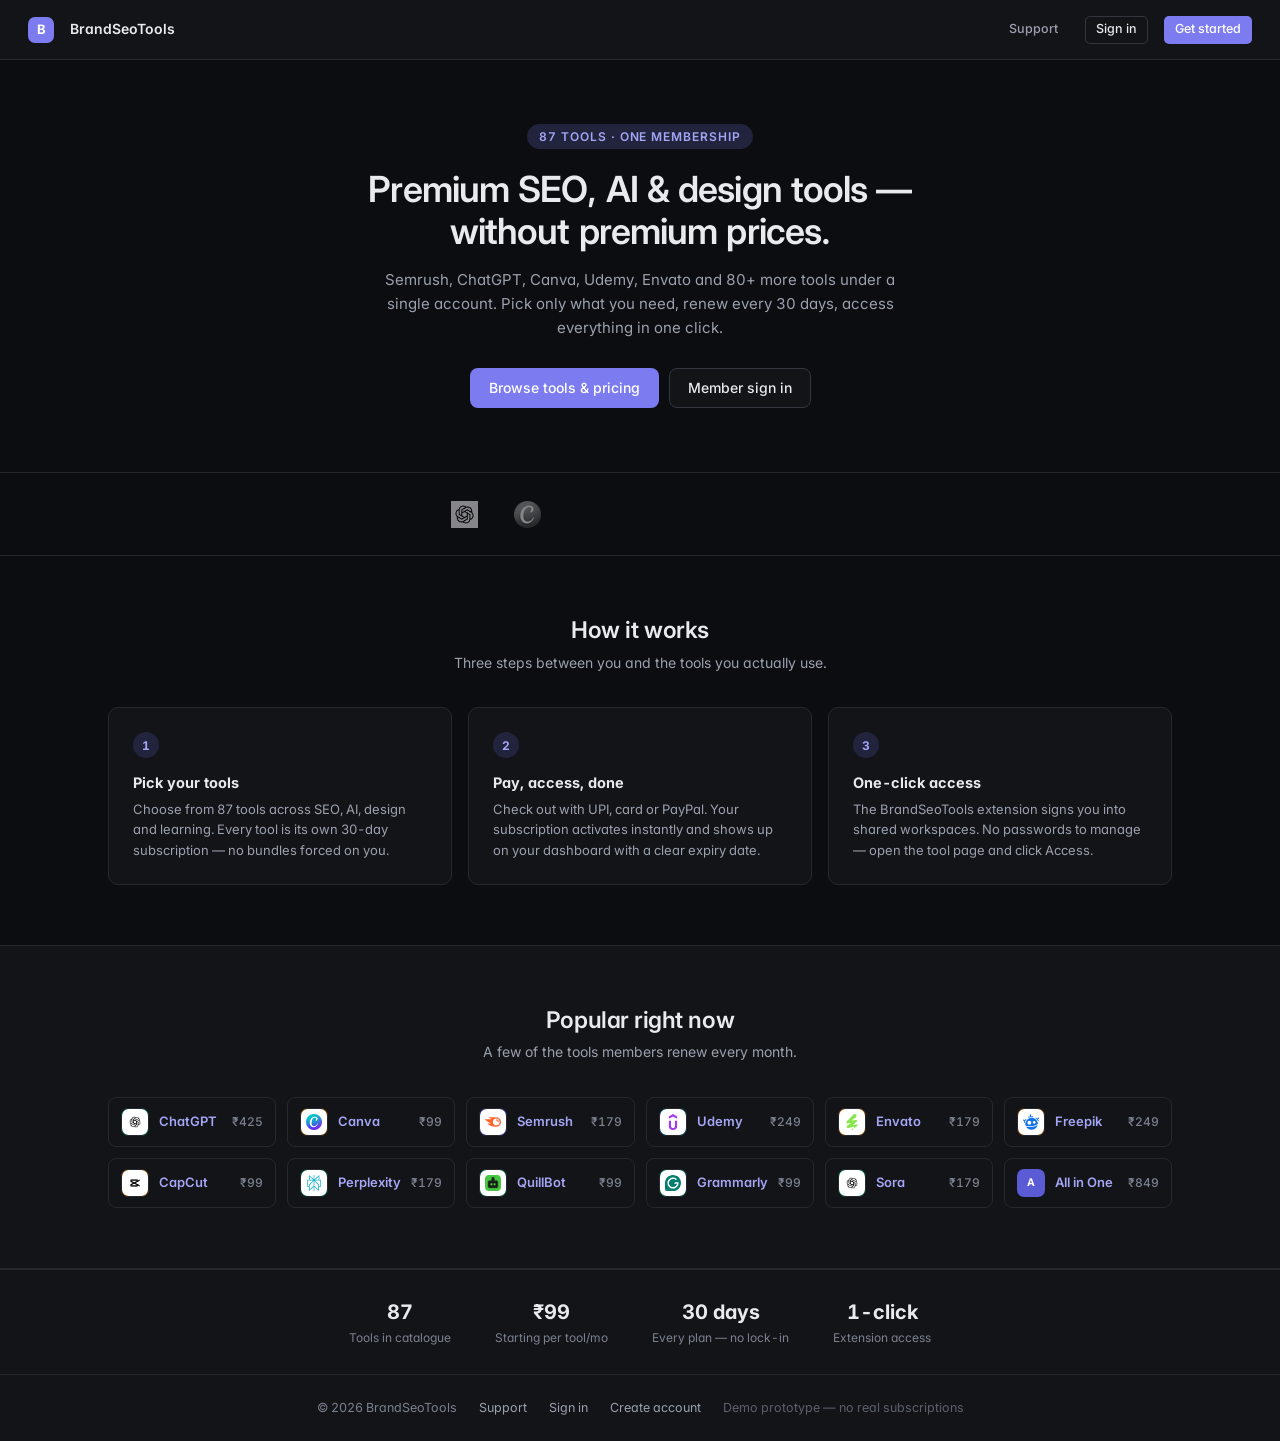
==== commit ca7dcd56: "Complete redesign: audit implementation across all pages Dashboard: consolidated expiry banner + ren" ====
--- a/index.html
+++ b/index.html
@@ -25,6 +25,8 @@
       <a class="btn btn-secondary btn-lg" href="login.html">Member sign in</a>
     </div>
   </div>
+
+  <div class="logo-strip" id="logo-strip"></div>
 
   <div class="land-sec">
     <h2>How it works</h2>
--- a/assets/css/styles.css
+++ b/assets/css/styles.css
@@ -21,7 +21,7 @@
 .dark{
   --bg:#0c0d10; --surface:#131418; --surface-2:#1a1b20; --surface-3:#22242b;
   --border:#26282e; --border-strong:#33363e;
-  --text:#e8eaed; --text-2:#9aa1ad; --text-3:#636a76;
+  --text:#e8eaed; --text-2:#9aa1ad; --text-3:#7a818e;
   --accent:#7c7cf0; --accent-hover:#8f8ff4; --accent-soft:#22233d; --accent-text:#a5a5f5;
   --success:#4ade80; --success-soft:#12291a;
   --warning:#fbbf24; --warning-soft:#2c2210;
@@ -526,6 +526,7 @@
 
 /* ---------- Mobile: never show icon-rail; drawer always full ---------- */
 @media (max-width:960px){
+  .app.sb-collapsed{grid-template-columns:minmax(0,1fr)}
   .app.sb-collapsed .sb-name{display:inline}
   .app.sb-collapsed .sb-sec{display:block}
   .app.sb-collapsed .sb-item span{display:inline}
@@ -536,3 +537,151 @@
   .app.sb-collapsed .sb-user{justify-content:flex-start}
   .app.sb-collapsed .sb-toggle{margin-left:auto}
 }
+
+/* ---------- Extension page: mobile-only desktop-required note ---------- */
+.ext-desktop-note{display:none}
+@media (max-width:960px){
+  .ext-desktop-note{display:flex;gap:10px;padding:11px 14px;border-radius:var(--r-sm);background:var(--info-soft);color:var(--text-2);font-size:12.5px;margin-bottom:18px;align-items:flex-start}
+  .ext-desktop-note .ic{flex:none;margin-top:1px;color:var(--info)}
+  .ext-m-row{display:flex;gap:8px;margin-top:8px;line-height:1.5}
+  .ext-m-tag{flex:none;background:var(--surface-2);border:1px solid var(--border);border-radius:4px;padding:0 6px;font-size:10.5px;height:fit-content;line-height:17px;color:var(--text-2)}
+  .ext-m-row code{font-size:11px;background:var(--surface-2);padding:0 4px;border-radius:3px}
+}
+
+/* ---------- Landing nav on small screens ---------- */
+@media (max-width:960px){
+  .land-nav{padding:0 16px;gap:10px}
+}
+@media (max-width:520px){
+  .land-nav .btn-ghost{display:none}
+  .land-nav .btn-sm{padding:0 10px;font-size:12px}
+}
+
+/* ---------- Mobile: dropdown menus become full-width sheets ---------- */
+@media (max-width:520px){
+  .menu.notif-menu{position:fixed;top:62px;left:12px;right:12px;width:auto;min-width:0;max-width:none}
+}
+
+/* ============ REDESIGN PASS (audit implementation) ============ */
+/* a11y */
+.skip-link{position:fixed;top:8px;left:8px;z-index:200;transform:translateY(-150%);background:var(--accent);color:#fff;padding:8px 14px;border-radius:6px;font-size:12.5px;font-weight:600;transition:transform .15s}
+.skip-link:focus{transform:none}
+:focus-visible{outline:2px solid var(--accent);outline-offset:1px;border-radius:4px}
+@media (prefers-reduced-motion:reduce){*{transition:none!important;animation:none!important}}
+.num,.stat .v,.prod-price,.sr-price{font-feature-settings:"tnum"}
+
+/* consolidated expiry banner */
+.alert-strip{display:flex;align-items:center;gap:11px;padding:11px 14px;border-radius:var(--r-md);background:var(--warning-soft);border:1px solid var(--border);margin-bottom:18px}
+.alert-strip .ic{width:17px;height:17px;flex:none;color:var(--warning)}
+.alert-strip .alert-txt{flex:1;font-size:13px;color:var(--text)}
+.alert-strip .alert-x{background:none;border:0;color:var(--text-3);cursor:pointer;padding:4px;display:grid;place-items:center}
+.alert-strip .btn{background:var(--surface);border:1px solid var(--border)}
+
+/* setup checklist */
+.setup-card{display:flex;gap:10px;flex-wrap:wrap;margin-bottom:18px}
+.setup-item{display:flex;align-items:center;gap:9px;padding:9px 13px;border:1px solid var(--border);border-radius:var(--r-sm);font-size:12.5px;color:var(--text-2);background:var(--surface)}
+.setup-item .ic{color:var(--accent-text)}
+.setup-item:hover{background:var(--surface-2);color:var(--text)}
+
+/* catalogue: view toggle + list view */
+.view-toggle{display:flex;border:1px solid var(--border);border-radius:var(--r-sm);overflow:hidden;flex:none}
+.view-toggle button{width:32px;height:32px;display:grid;place-items:center;color:var(--text-3);background:var(--surface);cursor:pointer;border:0}
+.view-toggle button.on{background:var(--accent-soft);color:var(--accent-text)}
+.view-toggle .ic{width:15px;height:15px}
+.prod-list{display:flex;flex-direction:column}
+.prod-row{display:flex;align-items:center;gap:12px;padding:9px 12px;background:var(--surface);border:1px solid var(--border);border-radius:var(--r-sm);margin-bottom:7px}
+.prod-row .picon{width:28px;height:28px;border-radius:6px;font-size:10px}
+.prod-row .grow{min-width:0}
+.prod-row .grow a{font-size:13px;font-weight:600;display:block;white-space:nowrap;overflow:hidden;text-overflow:ellipsis;color:var(--text)}
+.prod-row .sub{font-size:11px;color:var(--text-3)}
+.prod-row .row-cta{display:flex;align-items:center;gap:6px;margin-left:auto;flex:none}
+.prod-row .prod-price{font-size:12.5px;font-weight:600;color:var(--text-2);flex:none;min-width:64px;text-align:right}
+.prod-row .prod-price small{font-weight:400;color:var(--text-3)}
+.prod-row .rfav{background:none;border:0;color:var(--text-3);cursor:pointer;padding:4px;display:grid;place-items:center}
+.prod-row .rfav.on{color:var(--warning)}
+@media (max-width:640px){.prod-row .sub,.prod-row .badge{display:none}.prod-row .prod-price{min-width:0}}
+
+/* filter popover */
+.filter-wrap{position:relative;flex:none}
+.filter-pop{position:absolute;top:calc(100% + 6px);right:0;min-width:215px;background:var(--surface);border:1px solid var(--border);border-radius:var(--r-md);box-shadow:var(--shadow-md);padding:12px 14px;z-index:65;display:none}
+.filter-pop.open{display:block}
+.filter-pop h5{font-size:10.5px;font-weight:600;text-transform:uppercase;letter-spacing:.06em;color:var(--text-3);margin:9px 0 4px}
+.filter-pop h5:first-child{margin-top:0}
+.filter-pop label{display:flex;align-items:center;gap:8px;font-size:12.5px;padding:4px 0;cursor:pointer;color:var(--text-2)}
+.filter-pop input{accent-color:var(--accent)}
+
+/* global search results */
+.tb-search .kbd{position:absolute;right:9px;top:50%;transform:translateY(-50%)}
+.kbd{font-size:10px;border:1px solid var(--border);border-radius:4px;padding:1px 5px;color:var(--text-3);background:var(--surface-2);flex:none}
+.sr-drop{position:absolute;top:calc(100% + 6px);left:0;right:0;background:var(--surface);border:1px solid var(--border);border-radius:var(--r-md);box-shadow:var(--shadow-md);padding:5px;z-index:70;opacity:0;pointer-events:none;transition:opacity .12s}
+.sr-drop.open{opacity:1;pointer-events:auto}
+.sr-item{display:flex;align-items:center;gap:10px;padding:8px 9px;border-radius:6px;font-size:13px;color:var(--text)}
+.sr-item.sel,.sr-item:hover{background:var(--surface-2)}
+.sr-item .picon{width:26px;height:26px;border-radius:6px;font-size:9.5px}
+.sr-item .grow{min-width:0}
+.sr-item .grow b{display:block;white-space:nowrap;overflow:hidden;text-overflow:ellipsis}
+.sr-item .sub{display:block;font-size:11px;color:var(--text-3)}
+.sr-price{font-size:12px;color:var(--text-2);font-weight:600;flex:none}
+.sr-empty{padding:16px;font-size:12.5px;color:var(--text-3);text-align:center}
+.sr-foot{padding:7px 10px 5px;border-top:1px solid var(--border);font-size:10.5px;color:var(--text-3)}
+.tb-search-btn{display:none}
+.sr-sheet{display:none}
+@media (max-width:520px){
+  .tb-search{display:none}
+  .tb-search-btn{display:grid}
+  .sr-sheet{display:flex;position:fixed;inset:0;background:var(--bg);z-index:90;flex-direction:column;padding:12px}
+  .sr-sheet .search{position:relative;flex:1}
+  .sr-sheet .search input{width:100%}
+  .sr-sheet .sr-list{margin-top:12px;overflow-y:auto}
+  .sr-sheet-head{display:flex;gap:8px;align-items:center}
+}
+
+/* renew-all modal rows */
+.ren-check{display:flex;align-items:center;gap:10px;padding:9px 10px;border:1px solid var(--border);border-radius:var(--r-sm);margin-bottom:7px;cursor:pointer}
+.ren-check:hover{background:var(--surface-2)}
+.ren-check input{accent-color:var(--accent);flex:none}
+.ren-check .grow{min-width:0}
+.ren-check .r{margin-left:auto;font-weight:600;flex:none}
+
+/* upcoming charges */
+.charge-total{display:flex;justify-content:space-between;padding:9px 12px;border-top:1px solid var(--border);font-size:12.5px;font-weight:600;margin-top:4px}
+
+/* subscription calendar strip */
+.cal-strip{display:flex;gap:3px;flex-wrap:wrap;margin-bottom:16px}
+.cal-d{width:31px;height:38px;display:flex;flex-direction:column;align-items:center;justify-content:center;font-size:10px;color:var(--text-3);border-radius:5px;background:var(--surface);border:1px solid var(--border);flex:none}
+.cal-d .cd{font-size:11px;font-weight:600;color:var(--text-2);line-height:1.1}
+.cal-d.ev{border-color:var(--warning);background:var(--warning-soft)}
+.cal-d.ev .cd{color:var(--warning)}
+.cal-d .cdot{width:5px;height:5px;border-radius:50%;background:var(--warning);margin-top:2px}
+.cal-d.today{border-color:var(--accent)}
+
+/* landing logo strip */
+.logo-strip{display:flex;justify-content:center;align-items:center;gap:36px;flex-wrap:wrap;padding:26px 20px;border-top:1px solid var(--border);border-bottom:1px solid var(--border)}
+.logo-strip a{display:grid;place-items:center;height:30px}
+.logo-strip img{max-height:27px;max-width:110px;width:auto;height:auto;object-fit:contain;opacity:.5;filter:grayscale(1);transition:.15s}
+.logo-strip a:hover img{opacity:1;filter:none}
+
+/* detail page related cards */
+.rel-grid{display:grid;grid-template-columns:repeat(auto-fill,minmax(165px,1fr));gap:10px;padding:0 18px 18px}
+.rel-card{display:flex;align-items:center;gap:10px;padding:10px;border:1px solid var(--border);border-radius:var(--r-sm);color:inherit;background:var(--surface)}
+.rel-card:hover{border-color:var(--border-strong);background:var(--surface-2)}
+.rel-card b{font-size:12.5px;display:block}
+.rel-card span{font-size:11px;color:var(--text-3)}
+
+/* signup step-1 narrower */
+.su-narrow{grid-template-columns:minmax(0,560px) 320px;justify-content:center}
+@media (max-width:960px){.su-narrow{grid-template-columns:1fr}}
+
+/* touch targets + sticky table col */
+@media (max-width:960px){
+  .icon-btn{width:38px;height:38px}
+  .tbl-wrap{overflow-x:auto}
+  .tbl td:first-child,.tbl th:first-child{position:sticky;left:0;background:var(--surface);z-index:1}
+  .tbl th:first-child{background:var(--surface-2)}
+}
+
+/* 404 */
+.nf{min-height:100vh;display:grid;place-items:center;text-align:center;padding:20px}
+.nf .picon{width:44px;height:44px;margin:0 auto 18
+.section-title .grow{flex:1}
+.section-title .btn-ghost{height:24px;font-size:11px;padding:0 8px;text-transform:none;letter-spacing:0;font-weight:500}
